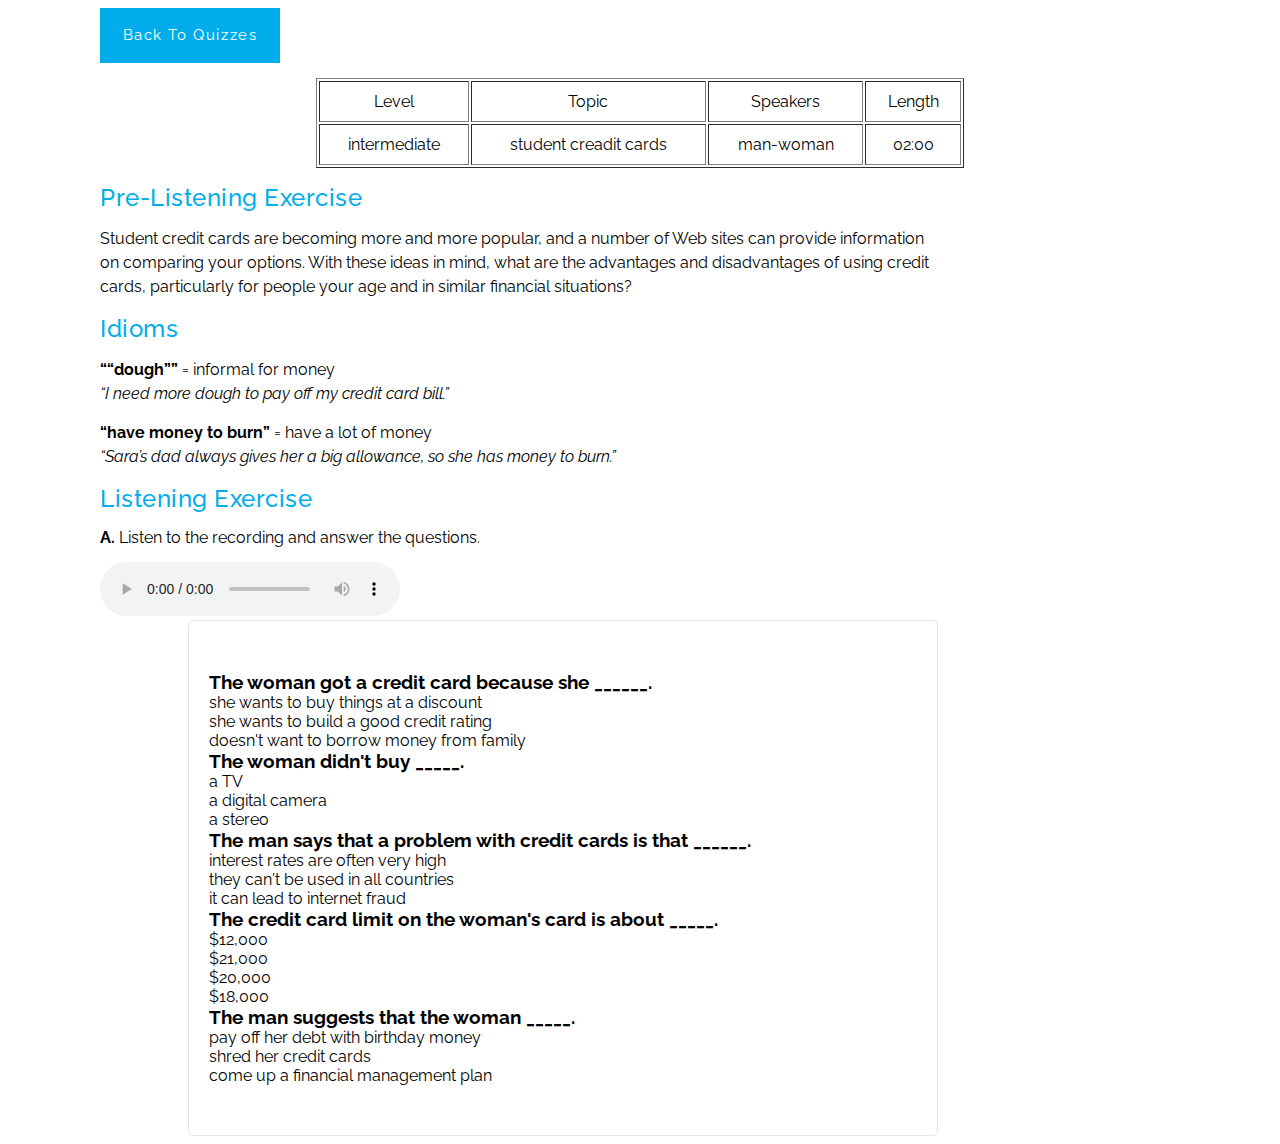
==== index.html @ b4f386b1 "first commit" ====
<!DOCTYPE html>
<html lang="en">
<head>
    <meta charset="UTF-8">
    <meta name="viewport" content="width=device-width, initial-scale=1.0">
    <title>Document</title>
    <link rel="stylesheet" href="css/style.css">
</head>
<body>
    <header class="header">
        <div class="container header_container">

        </div>
    </header>

   <main>
        <section class="section-exercise">
            <div class="container exercise_container">
                <a href="" class="btn btn_back">
                    Back to quizzes
                </a>
                <div class="exercise-table">
                    <table border="1" width="60%">
                        <tr>
                            <td class="column">Level</td>
                            <td class="column">Topic</td>
                            <td class="column">Speakers</td>
                            <td class="column">Length</td>
                        </tr>
                        <tr>
                            <td class="column">intermediate</td>
                            <td class="column">student creadit cards</td>
                            <td class="column">man-woman</td>
                            <td class="column">02:00</td>
                        </tr>
                    </table>
                </div>
                <div class="exercise_content">
                    <h2 class="exercise_title">
                        Pre-Listening Exercise
                    </h2>
                    <p class="exercise_description">
                        Student credit cards are becoming more and more popular, and a number of Web sites can provide information on comparing your options. With these ideas in mind, what are the advantages and disadvantages of using credit cards, particularly for people your age and in similar financial situations?
                    </p>
                    <h2 class="exercise_title">
                        Idioms
                    </h2>

                    <p class="exercise_description">
                        <strong>““dough””</strong> = informal for money
                        <br>
                        <i>
                            “I need more dough to pay off my credit card bill.”
                        </i>
                    </p>
                    <p class="exercise_description">
                        <strong>“have money to burn”</strong> = have a lot of money
                        <br>
                        <i>
                            “Sara’s dad always gives her a big allowance, so she has money to burn.”
                        </i>
                    </p>

                    <h2 class="exercise-title">
                        Listening Exercise
                    </h2>
                    <p class="audio_text">
                        <strong>A.</strong> Listen to the recording and answer the questions.
                    </p>
                    <audio controls>
                        <source src="./audio/1-аудио.mp3">
                        <p class="">Your browser doesn't support HTML5 audio</p>
                    </audio>
                </div>
            </div>
        </section>

        <section class="test">
            <div class="container test-container">
                <ul class="test_list">
                    <h3 class="test-question">
                        The woman got a credit card because she ______.
                    </h3>
                    <li class="test_item">                    
                        she wants to buy things at a discount
                    </li>
                    <li class="test_item">                    
                        she wants to build a good credit rating
                    </li>
                    <li class="test_item">                    
                        doesn't want to borrow money from family
                    </li>

                    <h3 class="test-question">
                        The woman didn't buy _____.
                    </h3>
                    <li class="test_item">                    
                        a TV
                    </li>
                    <li class="test_item">                    
                        a digital camera
                    </li>
                    <li class="test_item">                    
                        a stereo
                    </li>

                    <h3 class="test-question">
                        The man says that a problem with credit cards is that ______.
                    </h3>
                    <li class="test_item">                    
                        interest rates are often very high
                    </li>
                    <li class="test_item">                    
                        they can't be used in all countries
                    </li>
                    <li class="test_item">                    
                        it can lead to internet fraud
                    </li>

                    <h3 class="test-question">
                        The credit card limit on the woman's card is about _____.
                    </h3>
                    <li class="test_item">                    
                        $12,000
                    </li>
                    <li class="test_item">                    
                        $21,000
                    </li>
                    <li class="test_item">                    
                        $20,000
                    </li>
                    <li class="test_item">                    
                        $18,000
                    </li>

                    <h3 class="test-question">
                        The man suggests that the woman _____.
                    </h3>
                    <li class="test_item">                    
                        pay off her debt with birthday money
                    </li>
                    <li class="test_item">                    
                        shred her credit cards
                    </li>
                    <li class="test_item">                    
                        come up a financial management plan
                    </li>
                </ul>
            </div>
        </section>
   </main>
    
    
</body>
</html>
---- css/style.css ----
@import url('https://fonts.googleapis.com/css2?family=Raleway:wght@500;700&display=swap');

* {
    box-sizing: border-box;
}

html {
    font-family: 'Raleway', sans-serif;
    max-width: 1400px;
    margin: 0;
}

a {
    text-decoration: none;
    color: inherit;
}

ul {
    list-style: none;
}

img {
    max-width: 100%;
}

p,
h1,
h2,
h3,
ul,
figure {
    margin: 0;
    padding: 0;
}

h2 {
    font-size: 24px;
    font-weight: 500;
    letter-spacing: .5px;
    margin-top: 15px;
    margin-bottom: 15px;
    color: #00adea;
}
.container {
    max-width: 1110px;
    margin-left: auto;
    margin-right: auto;
    padding-right: 15px;
    padding-left: 15px;
}

.btn {
    display: inline-block;
    height: 55px;
    width: 180px;
    padding: 20px;
    font-size: 15px;
    letter-spacing: 1.6px;
    line-height: 1;
    margin-bottom: 15px;
    text-align: center;
    text-transform: capitalize;
    cursor: pointer;
    transition: background-color .4s ease;
    color: white;
    background-color: #00adea;
}

/* section-exercise */

.exercise-table {
    display: flex;
    justify-content: center;
    margin-bottom: 15px;
}

.column {
    padding: 10px;
    text-align: center;
}

.exercise_description {
    width: 830px;
    line-height: 1.5;
    margin-bottom: 15px;
}

.audio_text {
    margin-top: 15px;
    margin-bottom: 15px;
}

/* Test */

.test-container {
    display: inline-block;
    width: 750px;
    padding: 50px 20px;
    border: 1.5px solid #E6E6E6;
    border-radius: 5px;
    margin-left: 180px;

}
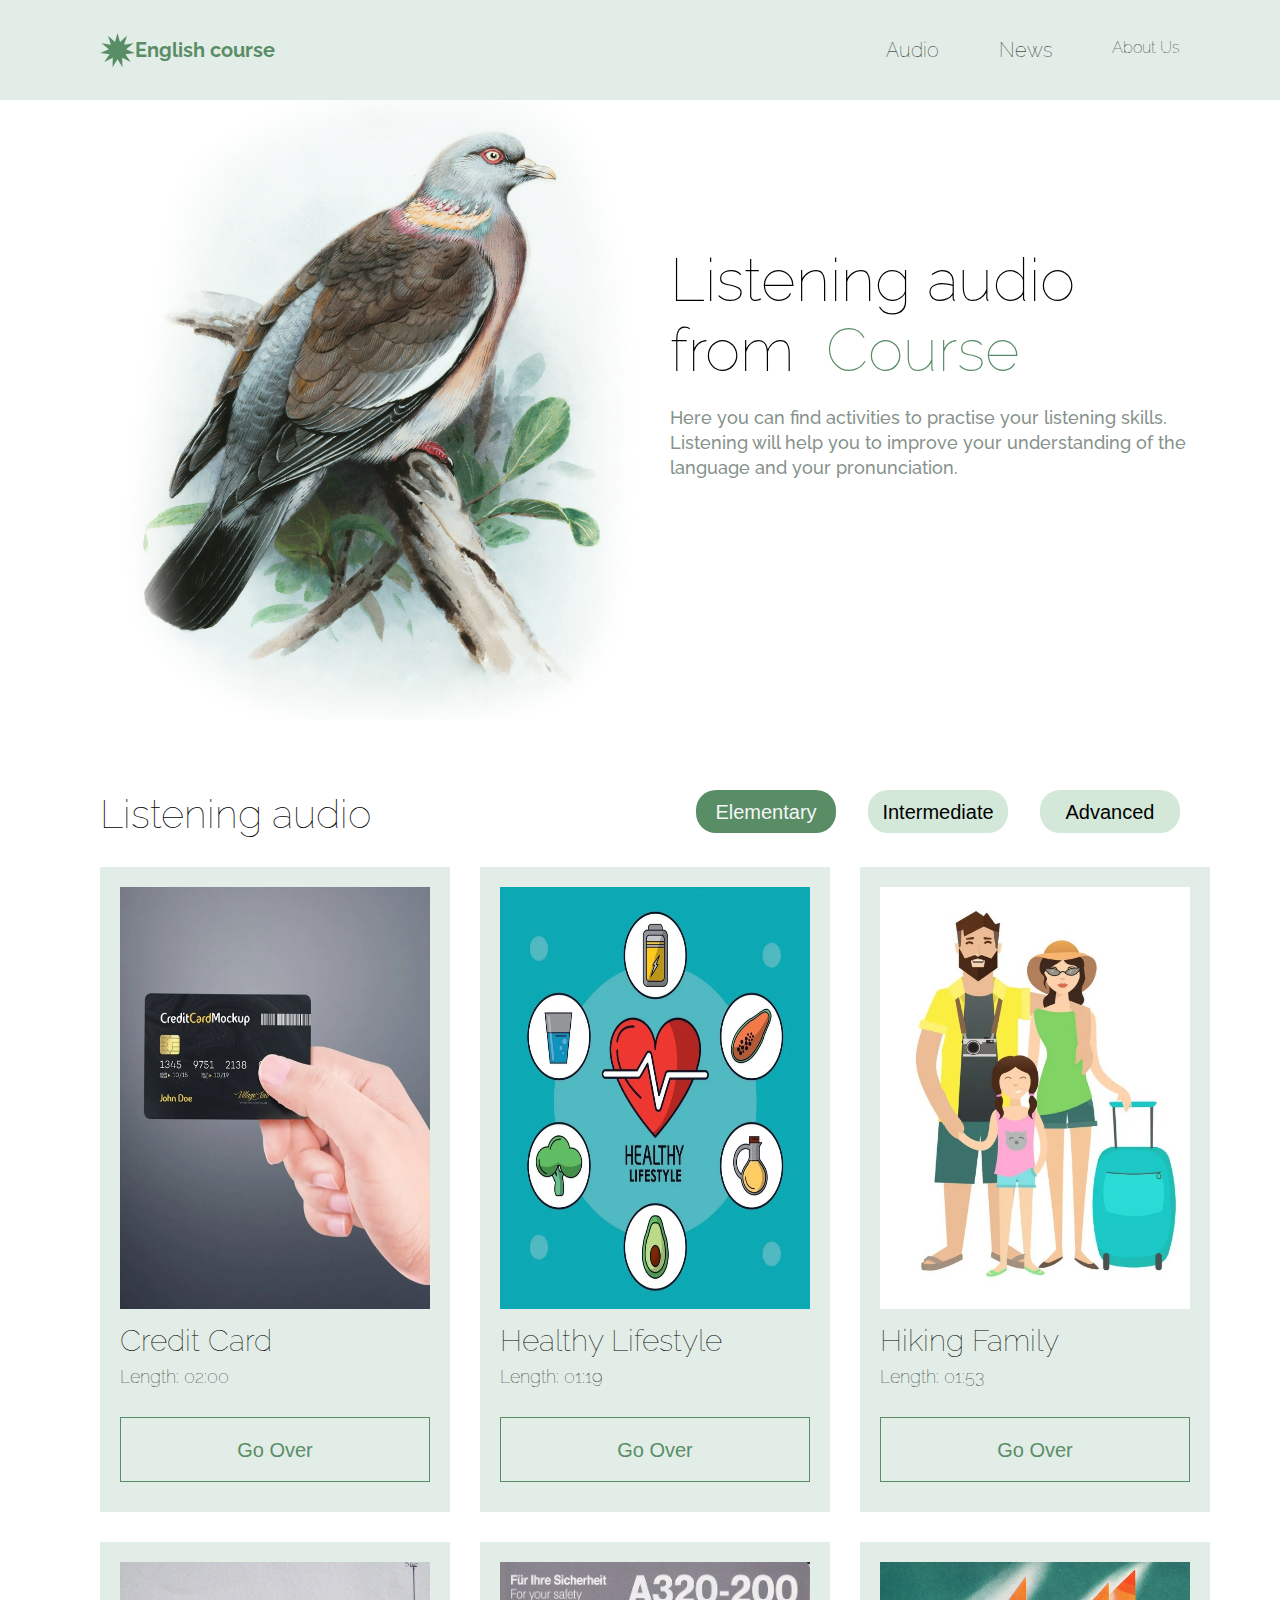
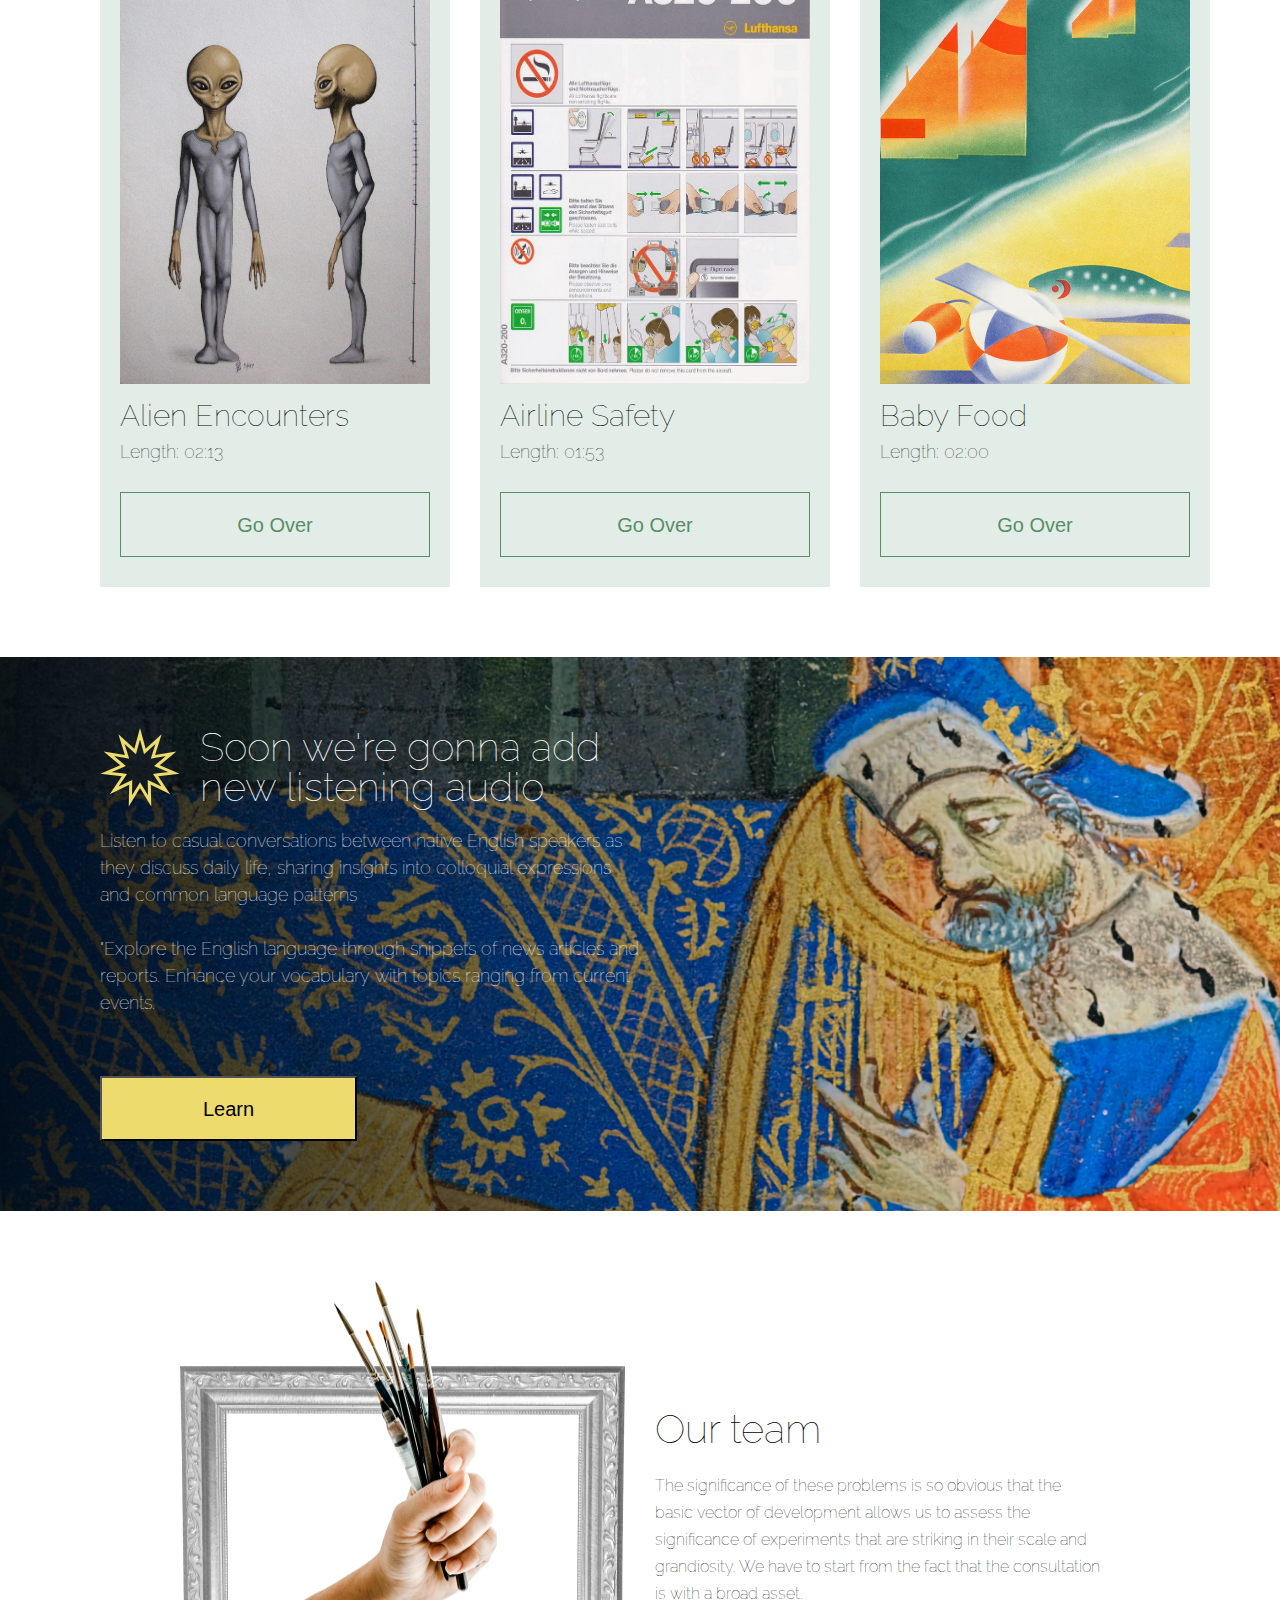
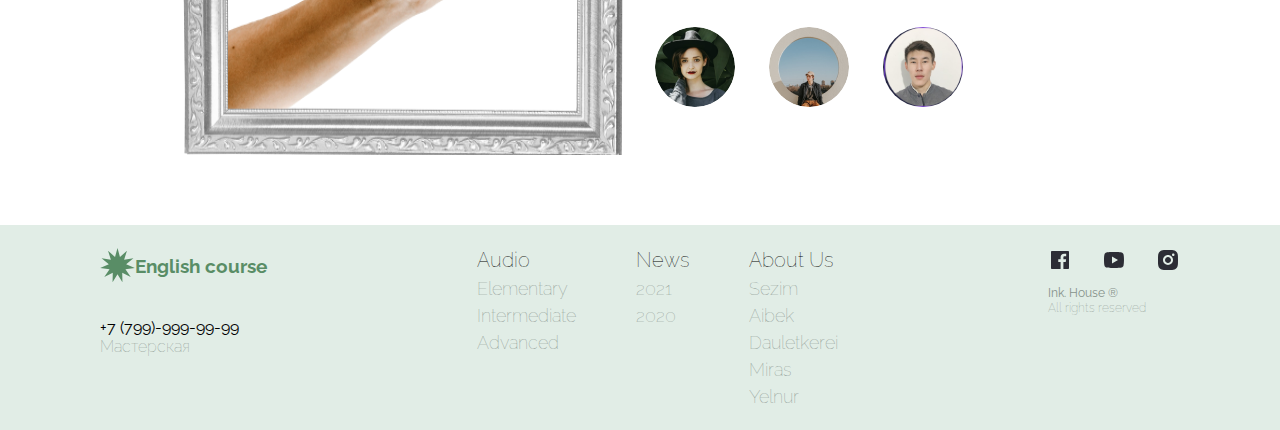
==== commit 7453f2b4: "website is ready" ====
--- a/index.html
+++ b/index.html
@@ -4,152 +4,406 @@
     <meta charset="UTF-8">
     <meta name="viewport" content="width=device-width, initial-scale=1.0">
     <title>Document</title>
-    <link rel="stylesheet" href="css/style.css">
+    <link rel="stylesheet" href="css/style2.css">
+    <script src="js/tabs.js"></script>
 </head>
 <body>
     <header class="header">
-        <div class="container header_container">
-
+        <div class="container header__container">
+            <div class="logo">
+                <a href="" class="logo__link">
+                    <img src="images/star-logo.svg" alt="" class="logo__img"> 
+                    <h3 class="logo-name">English course</h3>
+                </a>
+            </div>
+
+            <nav class="nav">
+                <ul class="nav-list">
+                    <li class="nav-item">
+                        <a href="#reproduction" class="nav-link">Audio</a>
+                    </li>
+                    <li class="nav-item">
+                        <a href="#new" class="nav-link">News</a>
+                    </li>
+                    <li class="nav-item">
+                        <a href="#about-us" class="nav-link">About Us</a>
+                    </li>                  
+                </ul>
+            </nav>
         </div>
     </header>
 
-   <main>
-        <section class="section-exercise">
-            <div class="container exercise_container">
-                <a href="" class="btn btn_back">
-                    Back to quizzes
-                </a>
-                <div class="exercise-table">
-                    <table border="1" width="60%">
-                        <tr>
-                            <td class="column">Level</td>
-                            <td class="column">Topic</td>
-                            <td class="column">Speakers</td>
-                            <td class="column">Length</td>
-                        </tr>
-                        <tr>
-                            <td class="column">intermediate</td>
-                            <td class="column">student creadit cards</td>
-                            <td class="column">man-woman</td>
-                            <td class="column">02:00</td>
-                        </tr>
-                    </table>
+    <main>
+        <section class="section-hero">
+            <div class="container section-hero__container">
+                <img src="images/header-fon.jpg" alt="" class="image-bird">
+                <div class="section-hero__content">
+                    <h1 class="section-hero__heading">
+                        Listening audio from  <span class="section-hero__heading-logo">Course</span>
+                    </h1>
+                    <p class="section-hero__description">
+                        Here you can find activities to practise your listening skills. Listening will help you to improve your understanding of the language and your pronunciation.
+                    </p>
+
                 </div>
-                <div class="exercise_content">
-                    <h2 class="exercise_title">
-                        Pre-Listening Exercise
+            </div>
+        </section>
+
+        <section class="reproduction" id="reproduction">
+            <div class="container reproduction__container">
+                <div class="reproduction__inner">
+                    <div class="reproduction__head">
+                        <h2 class="reproduction__title">Listening audio</h2>
+                        <div class="reproduction__countries">
+                            <button class="btn reproduction__country-btn reproduction__country-btn-active" data-path="france">Elementary</button>
+                            <button class="btn reproduction__country-btn" data-path="germany">Intermediate</button>
+                            <button class="btn reproduction__country-btn" data-path="england">Advanced</button>
+                        </div>
+                    </div>
+                    <ul class="reproduction__cards reproduction__cards-active" data-target="france">
+                        <li class="reproduction__card">
+                            <img class="reproduction__card-img" src="images/card-1.jpg" alt="">
+                            <h3 class="reproduction__card-name">Credit Card</h3>
+                            <p class="reproduction__card-descrciption">Length: 02:00</p>
+                            <a href="CreditCard.html">
+                                <button class="btn reproduction__card-btn">
+                                    Go Over
+                                </button>
+                            </a>
+                        </li>
+                        <li class="reproduction__card">
+                            <img class="reproduction__card-img" src="images/card-2.jpg" alt="">
+                            <h3 class="reproduction__card-name">Healthy Lifestyle</h3>
+                            <p class="reproduction__card-descrciption">Length: 01:19</p>
+                            <a href="HealthyLifestyle.html">
+                                <button class="btn reproduction__card-btn">
+                                    Go Over
+                                </button>
+                            </a>
+                        </li>
+                        <li class="reproduction__card">
+                            <img class="reproduction__card-img" src="images/card-3.jpg" alt="">
+                            <h3 class="reproduction__card-name">Hiking Family</h3>
+                            <p class="reproduction__card-descrciption">Length: 01:53</p>
+                            <a href="HikingFamily.html">
+                                <button class="btn reproduction__card-btn">
+                                    Go Over
+                                </button>
+                            </a>
+                        </li>
+                        <li class="reproduction__card">
+                            <img class="reproduction__card-img" src="images/card-4.jpg" alt="">
+                            <h3 class="reproduction__card-name">Alien Encounters</h3>
+                            <p class="reproduction__card-descrciption">Length: 02:13</p>
+                            <a href="AlienEncounters.html">
+                                <button class="btn reproduction__card-btn">
+                                    Go Over
+                                </button>
+                            </a>
+                        </li>
+                        <li class="reproduction__card">
+                            <img class="reproduction__card-img" src="images/card-5.jpg" alt="">
+                            <h3 class="reproduction__card-name">Airline Safety</h3>
+                            <p class="reproduction__card-descrciption">Length: 01:53</p>
+                            <a href="AirlineSafety.html">
+                                <button class="btn reproduction__card-btn">
+                                    Go Over
+                                </button>
+                            </a>
+                        </li>
+                        <li class="reproduction__card">
+                            <img class="reproduction__card-img" src="images/card-6.jpg" alt="">
+                            <h3 class="reproduction__card-name">Baby Food</h3>
+                            <p class="reproduction__card-descrciption">Length: 02:00</p> </p>
+                            <a href="CreditCard.html">
+                                <button class="btn reproduction__card-btn">
+                                    Go Over
+                                </button>
+                            </a>
+                        </li>
+                    </ul>
+
+                    <ul class="reproduction__cards" data-target="germany">
+                        <li class="reproduction__card">
+                            <img class="reproduction__card-img" src="images/card-germany-1.jpg" alt="">
+                            <h3 class="reproduction__card-name">Охота Амура</h3>
+                            <p class="reproduction__card-descrciption">Холст, масло (50х80)</p>
+                            <a href="CreditCard.html">
+                                <button class="btn reproduction__card-btn">
+                                    Go Over
+                                </button>
+                            </a>
+                        </li>
+                        <li class="reproduction__card">
+                            <img class="reproduction__card-img" src="images/card-germany-2.jpg" alt="">
+                            <h3 class="reproduction__card-name">Дама с собачкой</h3>
+                            <p class="reproduction__card-descrciption">Холст, масло (50х80)</p>
+                            <a href="CreditCard.html">
+                                <button class="btn reproduction__card-btn">
+                                    Go Over
+                                </button>
+                            </a>
+                        </li>
+                        <li class="reproduction__card">
+                            <img class="reproduction__card-img" src="images/card-germany-3.jpg" alt="">
+                            <h3 class="reproduction__card-name">Процедура</h3>
+                            <p class="reproduction__card-descrciption">Цветная литография (40х60)</p>
+                            <a href="CreditCard.html">
+                                <button class="btn reproduction__card-btn">
+                                    Go Over
+                                </button>
+                            </a>
+                        </li>
+                        <li class="reproduction__card">
+                            <img class="reproduction__card-img" src="images/card-germany-4.jpg" alt="">
+                            <h3 class="reproduction__card-name">Роза</h3>
+                            <p class="reproduction__card-descrciption">Бумага, акрил (50х80)</p>
+                            <a href="CreditCard.html">
+                                <button class="btn reproduction__card-btn">
+                                    Go Over
+                                </button>
+                            </a>
+                        </li>
+                        <li class="reproduction__card">
+                            <img class="reproduction__card-img" src="images/card-germany-5.jpg" alt="">
+                            <h3 class="reproduction__card-name">Птичья трапеза</h3>
+                            <p class="reproduction__card-descrciption">Цветная литография (40х60)</p>
+                            <a href="CreditCard.html">
+                                <button class="btn reproduction__card-btn">
+                                    Go Over
+                                </button>
+                            </a>
+                        </li>
+                        <li class="reproduction__card">
+                            <img class="reproduction__card-img" src="images/card-germany-6.jpg" alt="">
+                            <h3 class="reproduction__card-name">Пейзаж с рыбой</h3>
+                            <p class="reproduction__card-descrciption">Цветная литография (40х60) </p>
+                            <a href="CreditCard.html">
+                                <button class="btn reproduction__card-btn">
+                                    Go Over
+                                </button>
+                            </a>
+                        </li>
+                    </ul>
+
+                    <ul class="reproduction__cards" data-target="england">
+                        <li class="reproduction__card">
+                            <img class="reproduction__card-img" src="images/card-england-1.jpg" alt="">
+                            <h3 class="reproduction__card-name">Охота Амура</h3>
+                            <p class="reproduction__card-descrciption">Холст, масло (50х80)</p>
+                            <a href="CreditCard.html">
+                                <button class="btn reproduction__card-btn">
+                                    Go Over
+                                </button>
+                            </a>
+                        </li>
+                        <li class="reproduction__card">
+                            <img class="reproduction__card-img" src="images/card-england-2.jpg" alt="">
+                            <h3 class="reproduction__card-name">Дама с собачкой</h3>
+                            <p class="reproduction__card-descrciption">Холст, масло (50х80)</p>
+                            <a href="CreditCard.html">
+                                <button class="btn reproduction__card-btn">
+                                    Go Over
+                                </button>
+                            </a>
+                        </li>
+                        <li class="reproduction__card">
+                            <img class="reproduction__card-img" src="images/card-england-3.jpg" alt="">
+                            <h3 class="reproduction__card-name">Процедура</h3>
+                            <p class="reproduction__card-descrciption">Цветная литография (40х60)</p>
+                            <a href="CreditCard.html">
+                                <button class="btn reproduction__card-btn">
+                                    Go Over
+                                </button>
+                            </a>
+                        </li>
+                        <li class="reproduction__card">
+                            <img class="reproduction__card-img" src="images/card-england-4.jpg" alt="">
+                            <h3 class="reproduction__card-name">Роза</h3>
+                            <p class="reproduction__card-descrciption">Бумага, акрил (50х80)</p>
+                            <a href="CreditCard.html">
+                                <button class="btn reproduction__card-btn">
+                                    Go Over
+                                </button>
+                            </a>
+                        </li>
+                        <li class="reproduction__card">
+                            <img class="reproduction__card-img" src="images/card-england-5.jpg" alt="">
+                            <h3 class="reproduction__card-name">Птичья трапеза</h3>
+                            <p class="reproduction__card-descrciption">Цветная литография (40х60)</p>
+                            <a href="CreditCard.html">
+                                <button class="btn reproduction__card-btn">
+                                    Go Over
+                                </button>
+                            </a>
+                        </li>
+                        <li class="reproduction__card">
+                            <img class="reproduction__card-img" src="images/card-england-6.jpg" alt="">
+                            <h3 class="reproduction__card-name">Пейзаж с рыбой</h3>
+                            <p class="reproduction__card-descrciption">Цветная литография (40х60) </p>
+                            <a href="CreditCard.html">
+                                <button class="btn reproduction__card-btn">
+                                    Go Over
+                                </button>
+                            </a>
+                        </li>
+                    </ul>
+                </div>
+            </div>
+        </section>
+
+        <section class="section-collection" id="new">
+            <div class="container section-collection__container">
+                <div class="section-collection__header">
+                    <img src="images/collection-star.svg" alt="section-collection__icon">
+                    <h2 class="section-collection__heading">
+                        Soon we're gonna add new listening audio
                     </h2>
-                    <p class="exercise_description">
-                        Student credit cards are becoming more and more popular, and a number of Web sites can provide information on comparing your options. With these ideas in mind, what are the advantages and disadvantages of using credit cards, particularly for people your age and in similar financial situations?
+                </div>
+                <p class="setion-collection__desctiption">
+                    Listen to casual conversations between native English speakers as they discuss daily life, sharing insights into colloquial expressions and common language patterns 
+                    <br><br>"Explore the English language through snippets of news articles and reports. Enhance your vocabulary with topics ranging from current events.
+                </p>
+                
+
+                <button class="btn section-collection__btn">
+                    Learn
+                </button>
+            </div>
+        </section>
+
+        <section class="section-team" id="about-us">
+            <div class="container section-team__container">
+                <img src="images/team-fon.png" alt="" class="section-team__img">
+                <div class="section-team__content">
+                    <h2 class="section-team__heading">
+                        Our team
+                    </h2>
+                    <p class="section-team__description">
+                        The significance of these problems is so obvious that the basic vector of development allows us to assess the significance of experiments that are striking in their scale and grandiosity. We have to start from the fact that the consultation is with a broad asset.
                     </p>
-                    <h2 class="exercise_title">
-                        Idioms
-                    </h2>
-
-                    <p class="exercise_description">
-                        <strong>““dough””</strong> = informal for money
-                        <br>
-                        <i>
-                            “I need more dough to pay off my credit card bill.”
-                        </i>
-                    </p>
-                    <p class="exercise_description">
-                        <strong>“have money to burn”</strong> = have a lot of money
-                        <br>
-                        <i>
-                            “Sara’s dad always gives her a big allowance, so she has money to burn.”
-                        </i>
-                    </p>
-
-                    <h2 class="exercise-title">
-                        Listening Exercise
-                    </h2>
-                    <p class="audio_text">
-                        <strong>A.</strong> Listen to the recording and answer the questions.
-                    </p>
-                    <audio controls>
-                        <source src="./audio/1-аудио.mp3">
-                        <p class="">Your browser doesn't support HTML5 audio</p>
-                    </audio>
+                    <img src="images/team-1.png" alt="" class="section-user__img">
+                    <img src="images/team-2.png" alt="" class="section-user__img">
+                    <img src="images/team-3.png" alt="" class="section-user__img">
                 </div>
             </div>
         </section>
 
-        <section class="test">
-            <div class="container test-container">
-                <ul class="test_list">
-                    <h3 class="test-question">
-                        The woman got a credit card because she ______.
-                    </h3>
-                    <li class="test_item">                    
-                        she wants to buy things at a discount
-                    </li>
-                    <li class="test_item">                    
-                        she wants to build a good credit rating
-                    </li>
-                    <li class="test_item">                    
-                        doesn't want to borrow money from family
-                    </li>
-
-                    <h3 class="test-question">
-                        The woman didn't buy _____.
-                    </h3>
-                    <li class="test_item">                    
-                        a TV
-                    </li>
-                    <li class="test_item">                    
-                        a digital camera
-                    </li>
-                    <li class="test_item">                    
-                        a stereo
-                    </li>
-
-                    <h3 class="test-question">
-                        The man says that a problem with credit cards is that ______.
-                    </h3>
-                    <li class="test_item">                    
-                        interest rates are often very high
-                    </li>
-                    <li class="test_item">                    
-                        they can't be used in all countries
-                    </li>
-                    <li class="test_item">                    
-                        it can lead to internet fraud
-                    </li>
-
-                    <h3 class="test-question">
-                        The credit card limit on the woman's card is about _____.
-                    </h3>
-                    <li class="test_item">                    
-                        $12,000
-                    </li>
-                    <li class="test_item">                    
-                        $21,000
-                    </li>
-                    <li class="test_item">                    
-                        $20,000
-                    </li>
-                    <li class="test_item">                    
-                        $18,000
-                    </li>
-
-                    <h3 class="test-question">
-                        The man suggests that the woman _____.
-                    </h3>
-                    <li class="test_item">                    
-                        pay off her debt with birthday money
-                    </li>
-                    <li class="test_item">                    
-                        shred her credit cards
-                    </li>
-                    <li class="test_item">                    
-                        come up a financial management plan
-                    </li>
-                </ul>
-            </div>
-        </section>
-   </main>
+        <footer class="footer">
+            <div class="container footer__container">
+                <div class="footer__inner">
+                    <div class="footer__info">
+                        <a href="" class="footer__logo">
+                            <img src="images/star-logo.svg" alt="" class="footer-logo__img">
+                            <h3 class="footer__logo-name">English course</h3>
+                        </a>
+                        <div class="footer__contact">
+                            <a href="tel:+77001231020" class="footer-phone__link">+7 (799)-999-99-99</a>
+                            <p class="footer-phone__text">Мастерская</p>
+                        </div>
+                    </div>
+                
+                    <div class="footer-menu">
+                        <div class="footer-menu__col">
+                            <h3 class="footer-menu__heading">
+                                Audio
+                            </h3>
+                            <ul class="footer-menu__list">
+                                <li class="footer-menu__item">
+                                    <a href="" class="footer-menu__link">
+                                        Elementary
+                                    </a>
+                                </li>
+                                <li class="footer-menu__item">
+                                    <a href="" class="footer-menu__link">
+                                        Intermediate
+                                    </a>
+                                </li>
+                                <li class="footer-menu__item">
+                                    <a href="" class="footer-menu__link">
+                                        Advanced
+                                    </a>
+                                </li>
+                            </ul>
+                        </div>
+                        <div class="footer-menu__col">
+                            <h3 class="footer-menu__heading">
+                                News
+                            </h3>
+                            <ul class="footer-menu__list">
+                                <li class="footer-menu__item">
+                                    <a href="" class="footer-menu__link">
+                                        2021
+                                    </a>
+                                </li>
+                                <li class="footer-menu__item">
+                                    <a href="" class="footer-menu__link">
+                                        2020
+                                    </a>
+                                </li>
+                            </ul>
+                        </div>
+                        <div class="footer-menu__col">
+                            <h3 class="footer-menu__heading">
+                                About Us
+                            </h3>
+                            <ul class="footer-menu__list">
+                                <li class="footer-menu__item">
+                                    <a href="" class="footer-menu__link">
+                                        Sezim
+                                    </a>
+                                </li>
+                                <li class="footer-menu__item">
+                                    <a href="" class="footer-menu__link">
+                                        Aibek
+                                    </a>
+                                </li>
+                                <li class="footer-menu__item">
+                                    <a href="" class="footer-menu__link">
+                                        Dauletkerei
+                                    </a>
+                                </li>
+                                <li class="footer-menu__item">
+                                    <a href="" class="footer-menu__link">
+                                        Miras
+                                    </a>
+                                </li>
+                                <li class="footer-menu__item">
+                                    <a href="" class="footer-menu__link">
+                                        Yelnur
+                                    </a>
+                                </li>
+                            </ul>
+                        </div>
+                    </div>
     
+                    <div class="footer-props">
+                        <div class="footer-props__icon">
+                            <ul class="footer-social__list">
+                                <li class="footer-social__item">
+                                    <a href="footer-social__link">
+                                        <span class="footer-social-icon footer-social-icon-facebook"></span>
+                                    </a>
+                                </li>
+                                <li class="footer-social__item">
+                                    <a href="footer-social__link">
+                                        <span class="footer-social-icon footer-social-icon-instagram"></span>
+                                    </a>
+                                </li>
+                                <li class="footer-social__item">
+                                    <a href="footer-social__link">
+                                        <span class="footer-social-icon footer-social-icon-youtube"></span>
+                                    </a>
+                                </li>
+                            </ul>
+                        </div>
+                        <small class="footer-copyright">Ink. House ®</small>
+                        <p class="footer-copyright">All rights reserved</p>
+                    </div>
+                </div>
+            </div>
+        </footer>
+    </main>
     
 </body>
 </html>--- a/css/style2.css
+++ b/css/style2.css
@@ -0,0 +1,382 @@
+
+@import url('https://fonts.googleapis.com/css2?family=Raleway:wght@500;700&display=swap');
+
+* {
+    box-sizing: border-box;
+}
+
+html {
+    scroll-behavior: smooth;
+}
+
+body {
+    font-family: 'Raleway', sans-serif;
+    margin: 0;
+}
+
+a {
+    text-decoration: none;
+    color: inherit;
+}
+
+ul {
+    list-style: none;
+}
+
+img {
+    max-width: 100%;
+}
+
+p,
+h1,
+h2,
+h3,
+ul,
+figure {
+    margin: 0;
+    padding: 0;
+    font-weight: 100;
+}
+
+h1 {
+    font-size: 60px;
+}
+
+h2 {
+    font-size: 40px;
+}
+
+
+.container {
+    max-width: 1110px;
+    margin-left: auto;
+    margin-right: auto;
+    padding-right: 15px;
+    padding-left: 15px;
+}
+
+.header {
+    height: 100px;
+    background-color: #E1EDE6;
+}
+
+.btn {
+    display: inline-block;
+    height: 65px;
+    font-size: 20px;
+    line-height: 1;
+    text-transform: capitalize;
+    cursor: pointer;
+    transition: background-color .4s ease;
+}
+
+.header__container {
+    display: flex;
+    align-items: center;
+    justify-content: space-between;
+    height: 100%;
+}
+
+.logo__link {
+    display: flex;
+    align-items: center;
+}
+
+
+
+.logo-name {
+    color: #598D66;
+    font-size: 20px;
+    font-weight: 700; 
+}
+
+.nav-list {
+    display: flex;
+}   
+
+.nav-item:not(:last-child) {
+    margin-right: 60px;
+    font-size: 20px;
+}
+
+.nav-link:hover {
+    color: #598D66;
+}
+
+
+.nav-bascet {
+    display: flex;
+    background-size: contain;
+    background-repeat: no-repeat;
+    background-image: url('../images/shopping-cart.svg');
+    width: 24px;
+    height: 24px;
+    cursor: pointer;
+}
+
+/* Section HERO */
+
+
+.section-hero__container {
+    display: flex;
+}
+
+.section-hero__content {
+    margin-top: 145px;
+    margin-left: 30px;
+}
+
+.footer-menu__heading {
+    font-size: 20px;
+}
+
+.section-hero__heading-logo {
+    color: #598D66;
+}
+
+.section-hero__description {
+    margin-top: 20px;
+    margin-bottom: 60px;
+    width: 540px;
+    font-weight: 500;
+    font-size: 18px;
+    line-height: 25px;
+    color: #86928B;
+
+}
+
+/* Section Cotolog */
+
+.reproduction {
+    margin-bottom: 70px;
+}
+
+.reproduction__head {
+    display: flex;
+    justify-content: space-between;
+    margin: 70px 0 30px 0;
+}
+
+.reproduction__countries {
+    display: flex;
+}
+
+.reproduction__country-btn {
+    width: 140px;
+    height: 43px;
+    border-radius: 20px;
+    background: #D4E8D9;
+    outline: none;
+    border: none;
+}
+
+.reproduction__country-btn:not(:last-child) {
+    margin-right: 32px;
+}
+
+.reproduction__country-btn:hover {
+    color: #F4F6F5;
+    background-color:#598D66;
+}
+
+.reproduction__country-btn-active {
+    color: #F4F6F5;
+    background: #598D66;
+}
+
+.reproduction__cards {
+    display: none;
+}
+
+.reproduction__cards-active {
+    display: grid;
+    grid-template-columns: repeat(3, 1fr);
+    gap: 30px;
+}
+.reproduction__card {
+    padding: 20px 20px 30px 20px;
+    background-color: #E1EDE6;
+}
+
+
+.reproduction__card-name {
+    margin-top: 10px;
+    margin-bottom: 8px;
+    font-size: 30px;
+}
+.reproduction__card-descrciption {
+    margin-bottom: 30px;
+    font-size: 18px;
+}
+
+.reproduction__card-btn {
+    height: 65px;
+    width: 310px;
+    border: 1px solid #598D66;
+    color: #598D66;
+    background-color: transparent;
+}
+
+.reproduction__card-btn:hover {
+    color: #F4F6F5;
+    background-color: #598D66;
+}
+
+.reproduction__card-img {
+    width: 310px;
+    height: 422px;
+}
+
+/* Section Collection */
+
+.section-collection {
+    background: linear-gradient(to right, rgba(2, 9, 15, 0.9), rgba(5, 19, 31, 0.0) 80%), url(../images/collection-fon.jpg);
+    background-repeat: no-repeat;
+    background-size: cover;
+    padding-top: 70px;
+    padding-bottom: 70px;
+}
+
+
+.section-collection__header {
+    display: flex;
+    align-items: center;
+    margin-bottom: 20px;
+    
+}
+
+.section-collection__heading {
+    width: 420px;
+    font-size: 40px;
+    line-height: 40px;
+    margin-left: 20px;
+    color: white;
+}
+
+.setion-collection__desctiption {
+    font-size: 18px;
+    line-height: 27px;
+    width: 540px;
+    margin-bottom: 60px;
+    color: white;
+}
+
+.section-collection__btn {
+    width: 257px;
+    background: #EEDB6D;
+
+}
+
+.section-collection__btn:hover {
+    background: #faeb97;
+}
+/* Section Team */
+
+.section-team__container {
+    display: flex;
+    margin: 70px 165px;
+}
+
+.section-team__content {
+    margin: 124px 0 44px 30px;
+}
+
+.section-team__description {
+    margin-top: 20px;
+    margin-bottom: 20px;
+    line-height: 27px;
+}
+
+.section-user__img {
+    width: 80px;
+    height: 80px;
+    border-radius: 50%;
+}
+
+.section-user__img:not(:last-child) {
+    margin-right: 30px;
+}
+
+/* Footer */
+
+.footer {
+    background-color: #E1EDE6;
+}
+
+.footer__inner {
+    display: flex;
+    justify-content: space-between;
+    padding-block: 23px
+}
+
+.footer__logo {
+    display: flex;
+    align-items: center;
+}
+
+.footer__contact {
+    margin-top: 35px;
+}
+
+.footer__logo-name {
+    color: #598D66;
+    font-weight: 700;
+}
+.footer-phone__link {
+    margin-bottom: 8px;
+}
+.footer-phone__text {
+    color: #86928B;
+}
+
+.footer-menu {
+    display: flex;
+}
+
+.footer-menu__col:not(:last-child) {
+    margin-right: 60px;
+}
+
+.footer-menu__item {
+    margin-top: 6px;
+    font-size: 18px;
+    color: #86928B;
+}
+
+.footer-social__list {
+    display: flex;
+    margin-bottom: 10px;
+}
+
+.footer-social-icon {
+    display: flex;
+    background-size: contain;
+    background-repeat: no-repeat;
+    width: 24px;
+    height: 24px;
+}
+
+.footer-social__item:not(:last-child) {
+    margin-right: 30px;
+}
+
+.footer-social-icon-facebook {
+    background-image: url(../images/icon-facebook.svg);
+}
+
+.footer-social-icon-instagram {
+    background-image: url('../images/icon-instagram.svg');
+}
+
+.footer-social-icon-youtube {
+    background-image: url('../images/icon-youtube.svg');
+}
+.footer-copyright {
+    font-size: 12px;
+    color: #86928B;
+    margin-bottom: 6px;
+}
+
+.footer-copyright {
+    font-size: 12px;
+}